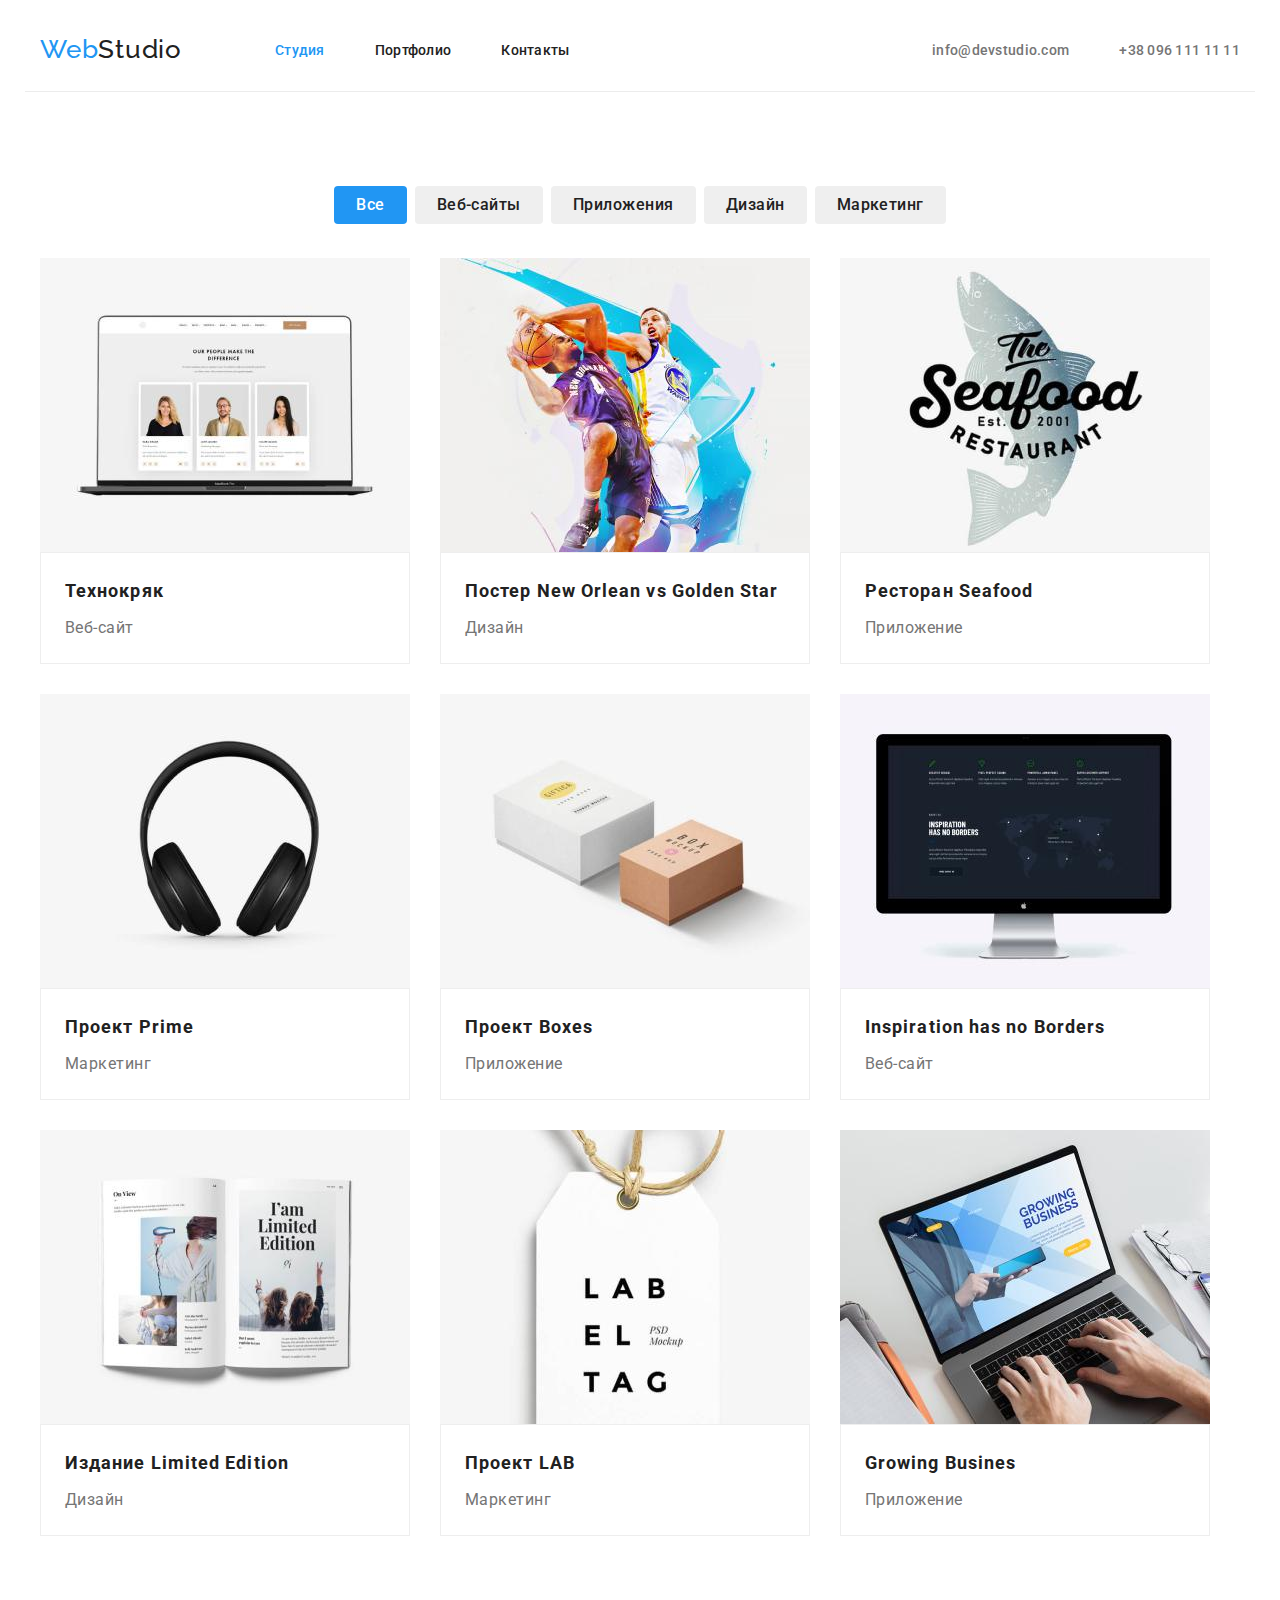
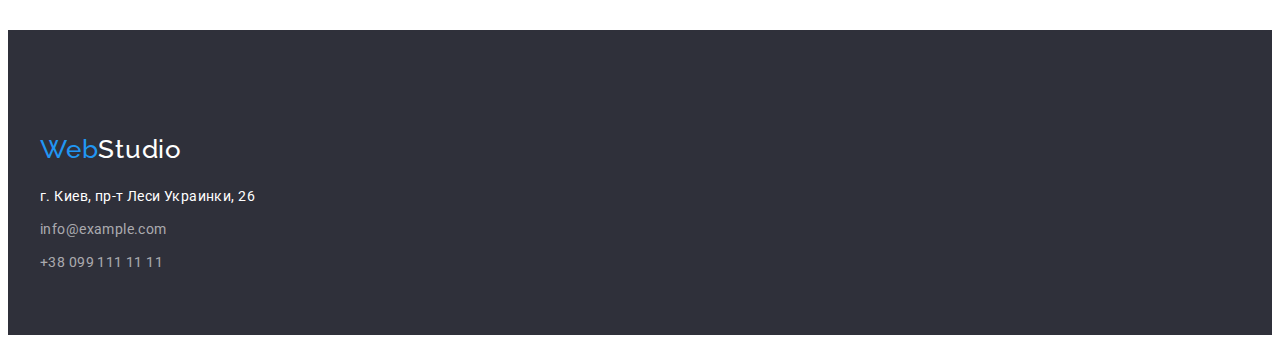
==== portfolio.html @ f295ad41 "create flex" ====
<!DOCTYPE html>
<html lang="ru">

<head>
    <meta charset="UTF-8">
    <meta http-equiv="X-UA-Compatible" content="IE=edge">
    <meta name="viewport" content="width=device-width, initial-scale=1.0">
    <title>goit-markup-hw-02</title>
    <link href="https://fonts.googleapis.com/css2?family=Raleway:wght@700&family=Roboto:wght@400;500;700;900&display=swap"
        rel="stylesheet">
    <link rel="stylesheet" href="https://cdnjs.cloudflare.com/ajax/libs/modern-normalize/1.1.0/modern-normalize.min.css"
        integrity="sha512-wpPYUAdjBVSE4KJnH1VR1HeZfpl1ub8YT/NKx4PuQ5NmX2tKuGu6U/JRp5y+Y8XG2tV+wKQpNHVUX03MfMFn9Q=="
        crossorigin="anonymous" referrerpolicy="no-referrer" />
    <link rel="stylesheet" href="./css/styles.css">
    
</head>

<body>
    <header>
        <div class="container header-container">
            <nav class="header-nav">
                <a href="" class="webstudio-black link"><span class="logo">Web</span>Studio</a>
                <ul class="navigation">
                    <li class="list nav-item">
                        <a href="./index.html" class="link menu-link current">Студия</a>
                    </li>
                    <li class="list nav-item">
                        <a href="" class=" menu-link link">Портфолио</a>
                    </li>
                    <li class="list nav-item">
                        <a href="" class="menu-link link">Контакты</a>
                    </li>
                </ul>
    
            </nav>
    
            <ul class="contacts contact-list">
                <li class="list nav-contacts">
                    <a href="mailto:info@devstudio.com" class="contacts-list link">info@devstudio.com</a>
                </li>
                <li class="list nav-contacts">
                    <a href="tel:+380961111111" class="contacts-list link">+38 096 111 11 11</a>
                </li>
    
            </ul>
    
        </div>
    </header>
    <main>
<section class="section">
    <div class="container">
        <h1 class="visually-hidden">Наши работы</h1>
        <ul class="button-list">
            <li class="list"> <button type="button" class="portfolio-btn btn active-btn">Все</button></li>
            <li class="list"> <button type="button" class="portfolio-btn btn">Веб-сайты</button></li>
            <li class="list"> <button type="button" class="portfolio-btn btn">Приложения</button></li>
            <li class="list"> <button type="button" class="portfolio-btn btn">Дизайн</button></li>
            <li class="list"> <button type="button" class="portfolio-btn btn">Маркетинг</button></li>
        </ul>
        <ul class="card-list">
            <li class="list">
                    <img src="./images-portfolio/технокряк_vzy2x.jpg" alt="Фото сайта" width="370" >
                <div class="card-item">
                    <h2 class="projects-item">Технокряк</h2>
                    <p class="projects-discription" >Веб-сайт</p>
                </div>
            </li>
            <li class="list">
                    <img src="./images-portfolio/постер_hzv0u.jpg" alt="Два игрока с мячем" width="370">
                <div class="card-item">
                    <h2 class="projects-item">Постер <span lang="en">New Orlean vs Golden Star</span></h2>
                    <p class="projects-discription">Дизайн</p>
                </div>
            </li>
            <li class="list">
                    <img src="./images-portfolio/ресторан_u8nsb.jpg" alt="Логотип ресторана" width="370">
                <div class="card-item">
                    <h2 class="projects-item"> Ресторан <span lang="en">Seafood</span></h2>
                    <p class="projects-discription">Приложение</p>
               </div>
            </li>
            <li class="list">
                    <img src="./images-portfolio/prime_2al8f.jpg" alt="Наушники" width="370">
                <div class="card-item">
                    <h2 class="projects-item">Проект <span lang="en">Prime</span> </h2>
                    <p class="projects-discription">Маркетинг</p>
                </div>
            </li>
            <li class="list">
                    <img src="./images-portfolio/boxes_p5cgm.jpg" alt="Две коробки" width="370">
                <div class="card-item">
                    <h2 class="projects-item">Проект <span lang="en">Boxes</span> </h2>
                    <p class="projects-discription">Приложение</p>
                </div>
            </li>
            <li class="list">
                    <img src="./images-portfolio/inspitation_p3u4z.jpg" alt="Экран компьютера" width="370">
                <div class="card-item"> 
                    <h2 lang="en" class="projects-item"> Inspiration has no Borders</h2>
                    <p class="projects-discription">Веб-сайт</p>
                </div>
            </li>
            <li class="list">
                    <img src="./images-portfolio/издание_phqux.jpg" alt="Разворот журнала" width="370"> 
                <div class="card-item">
                    <h2 class="projects-item"> Издание <span lang="en">Limited Edition</span></h2>
                    <p class="projects-discription">Дизайн</p>
                </div>
            </li>
            <li class="list">
                    <img src="./images-portfolio/lab_fhens.jpg" alt="Белый ярлык с буквами" width="370">
                <div class="card-item">
                    <h2 class="projects-item">Проект <span lang="en">LAB</span> </h2>
                    <p class="projects-discription">Маркетинг</p>
                </div>
            </li>
            <li class="list">
                    <img src="./images-portfolio/growing_d8ru4.jpg" alt="Ноутбук и руки" width="370">
                <div class="card-item">
                    <h2 lang="en" class="projects-item">Growing Busines </h2>
                    <p class="projects-discription">Приложение</p>
                </div>
            </li>
        </ul>
    </div>
</section>
    </main>
<footer class="footer">
    <div class="container ">
        <a href="" class=" webstudio-white link"><span class="logo">Web</span>Studio</a>
        <address class="address">
            <ul class="footer-list">
                <li class="footer-adress list">г. Киев, пр-т Леси Украинки, 26</li>
                <li class="footer-contacts list">info@example.com</li>
                <li class="footer-contacts list">+38 099 111 11 11</li>
            </ul>
        </address>
    </div>
</footer>
</body>

</html>
---- css/styles.css ----
/* primary-color-text #757575 */
/* color-header #212121 */
/* color-text-hero #FFFFFF */
:root {
  --primary-color-text: #757575;
  --color-header: #212121;
  --accent-color: #2196f3;
  --secondary-color-text: #ffffff;
}

body {
  font-family: Roboto, sans-serif;
  color: var(--primary-color-text);
  font-style: normal;
}

ul {
  margin: 0;
  padding: 0;
}

img {
  display: block;
  max-width: 100%;
}

button {
  cursor: pointer;
}

.visually-hidden {
  position: absolute;
  white-space: nowrap;
  width: 1px;
  height: 1px;
  overflow: hidden;
  border: 0;
  padding: 0;
  clip: rect(0 0 0 0);
  clip-path: inset(50%);
  margin: -1px;
}
.link {
  text-decoration: none;
}
.list {
  list-style: none;
}

p,
h1,
h2,
h3,
h4,
h5,
h6 {
  margin: 0;
}

.section {
  padding-top: 94px;
  padding-bottom: 94px;
}

.container {
  width: 1200px;
  padding-left: 15px;
  padding-right: 15px;
  margin: 0 auto;
}

/*----------- header------------- */
.webstudio-black {
  font-family: Raleway, sans-serif;
  font-weight: 500;
  font-size: 26px;
  line-height: 1.19;
  letter-spacing: 0.03em;
  color: var(--color-header);

  margin-right: 93px;
}

.header-container {
  display: flex;
  align-items: center;
  border-bottom: 1px solid #ececec;
}

.header-nav {
  display: flex;
  align-items: center;
}
.navigation {
  display: flex;
  padding-top: 32px;
  padding-bottom: 32px;
}

.logo {
  color: var(--accent-color);
}

.nav-item:not(:last-child) {
  margin-right: 50px;
}

.menu-link {
  font-family: inherit;
  font-weight: 500;
  font-size: 14px;
  line-height: 1.14;
  letter-spacing: 0.02em;
  color: var(--color-header);
}
.current {
  color: var(--accent-color);
}

.menu-link:hover,
.menu-link:focus {
  color: var(--accent-color);
}

.contacts {
  display: flex;
  margin-left: auto;
}
.contacts-list {
  font-family: inherit;
  font-weight: 500;
  font-size: 14px;
  line-height: 1.14;
  letter-spacing: 0.02em;
  color: var(--primary-color-text);
}

.nav-contacts:not(:last-child) {
  margin-right: 50px;
}

.contacts-list:hover,
.contacts-list:focus {
  color: var(--accent-color);
}

/* ----------hero--------- */
.hero {
  background-color: #2f303a;
  padding-top: 200px;
  padding-bottom: 280px;
}
.hero-title {
  font-style: normal;
  font-weight: 900;
  font-size: 44px;
  line-height: 1.36;
  letter-spacing: 0.06em;
  text-transform: uppercase;

  color: var(--secondary-color-text);
}

.hero-header {
  width: 696px;
  margin: auto;
}

.btn:hover,
.btn:focus {
  cursor: pointer;
  font-family: inherit;
  font-weight: 500;
  font-size: 16px;
  line-height: 1.62;
  text-align: center;
  letter-spacing: 0.03em;
  background-color: var(--accent-color);
  color: var(--secondary-color-text);
}
.hero-btn {
  cursor: pointer;
  font-family: Roboto, sans-serif;
  font-style: 400;
  font-weight: 500;
  font-size: 16px;
  line-height: 1.63;
  letter-spacing: 0.03em;
  color: var(--secondary-color-text);
  background-color: var(--accent-color);
  border: none;
  border-radius: 4px;
  margin-top: 30px;
  padding: 10px 32px;
}

.hero-container {
  text-align: center;
  padding-top: 200px;
  padding-bottom: 280px;
}
/*-
--------------Особенности-------- */
.features {
  display: flex;
}

.featers-list:not(:last-child) {
  margin-right: 30px;
}

.featers-list {
  width: 270px;
}

.features-item {
  font-weight: 700;
  font-size: 14px;
  line-height: 1.14;
  letter-spacing: 0.03em;
  text-transform: uppercase;
  color: var(--color-header);
  margin-bottom: 10px;
}
.features-discription {
  font-size: 14px;
  line-height: 1.71;
  letter-spacing: 0.03em;
  color: var(--primary-color-text);
}

/*----------- чем мы занимаемя----------- */
.photo-list {
  display: flex;
}

.photo-item:not(:last-child) {
  margin-right: 30px;
}

.header-item {
  font-weight: 700;
  font-size: 36px;
  line-height: 1.16;
  text-align: center;
  letter-spacing: 0.03em;
  color: var(--color-header);
  margin-bottom: 50px;
}
/* ------------Наша команда--------- */

.our-team {
  display: flex;
}

.team-card:not(:last-child) {
  margin-right: 30px;
}

.team {
  font-weight: 500;
  font-size: 16px;
  line-height: 1.19;
  letter-spacing: 0.03em;
  color: var(--color-header);
  margin-top: 30px;
  margin-bottom: 10px;
  text-align: center;
}

.team-section {
  background-color: #f5f4fa;
}

.team-profession {
  font-size: 16px;
  line-height: 1.19;
  letter-spacing: 0.03em;
  color: var(--primary-color-text);
  margin-bottom: 30px;
  text-align: center;
}
/* ------------footer---------- */
.footer {
  background-color: #2f303a;
  padding-top: 104px;
  padding-bottom: 60px;
}

.address {
  font-style: inherit;
}

.footer-list {
  margin-top: 20px;
}

.webstudio-white {
  font-family: Raleway, sans-serif;
  font-weight: 500;
  font-size: 26px;
  line-height: 1.19;
  letter-spacing: 0.03em;
  color: var(--secondary-color-text);
}
.footer-adress {
  font-style: inherit;
  font-size: 14px;
  line-height: 1.71;
  letter-spacing: 0.03em;
  color: var(--secondary-color-text);
  margin-bottom: 9px;
}

.footer-adress:hover,
.footer-adress:focus {
  color: var(--accent-color);
}

.footer-contacts:hover,
.footer-contacts:focus {
  color: var(--accent-color);
}

.footer-contacts {
  font-size: 14px;
  line-height: 1.71;
  letter-spacing: 0.03em;
  color: rgba(255, 255, 255, 0.6);
}
.footer-contacts:not(:last-child) {
  margin-bottom: 9px;
}

/* -------------кнопки портфолио----- */
.button-list {
  display: flex;
  justify-content: center;
  margin-bottom: 34px;
}
.button-list > .list:not(:last-child) {
  margin-right: 8px;
}
.portfolio-btn {
  padding: 6px 22px;
}

.portfolio-btn {
  cursor: pointer;
  font-family: Roboto, sans-serif;
  font-style: 400;
  font-weight: 500;
  font-size: 16px;
  line-height: 1.63;
  letter-spacing: 0.03em;
  color: var(--color-header);
  border: none;
  border-radius: 4px;
}

.active-btn {
  background-color: var(--accent-color);
  color: var(--secondary-color-text);
}

/* --------карточки портфолио----- */
.card-list {
  display: flex;
  flex-wrap: wrap;
  margin-left: -30px;
  margin-bottom: -30px;
}

.card-list > .list {
  flex-basis: calc (100% / 9 - 30px);
  margin-left: 30px;
  margin-bottom: 30px;
}
.card-item {
  padding: 20px 24px 20px 24px;
  border: 1px solid #eeeeee;
}
.projects-item {
  font-weight: 700;
  font-size: 18px;
  line-height: 2;
  letter-spacing: 0.06em;
  color: var(--color-header);

  margin-bottom: 4px;
}

.projects-discription {
  font-size: 16px;
  line-height: 1.87;
  letter-spacing: 0.03em;
  color: var(--primary-color-text);
}
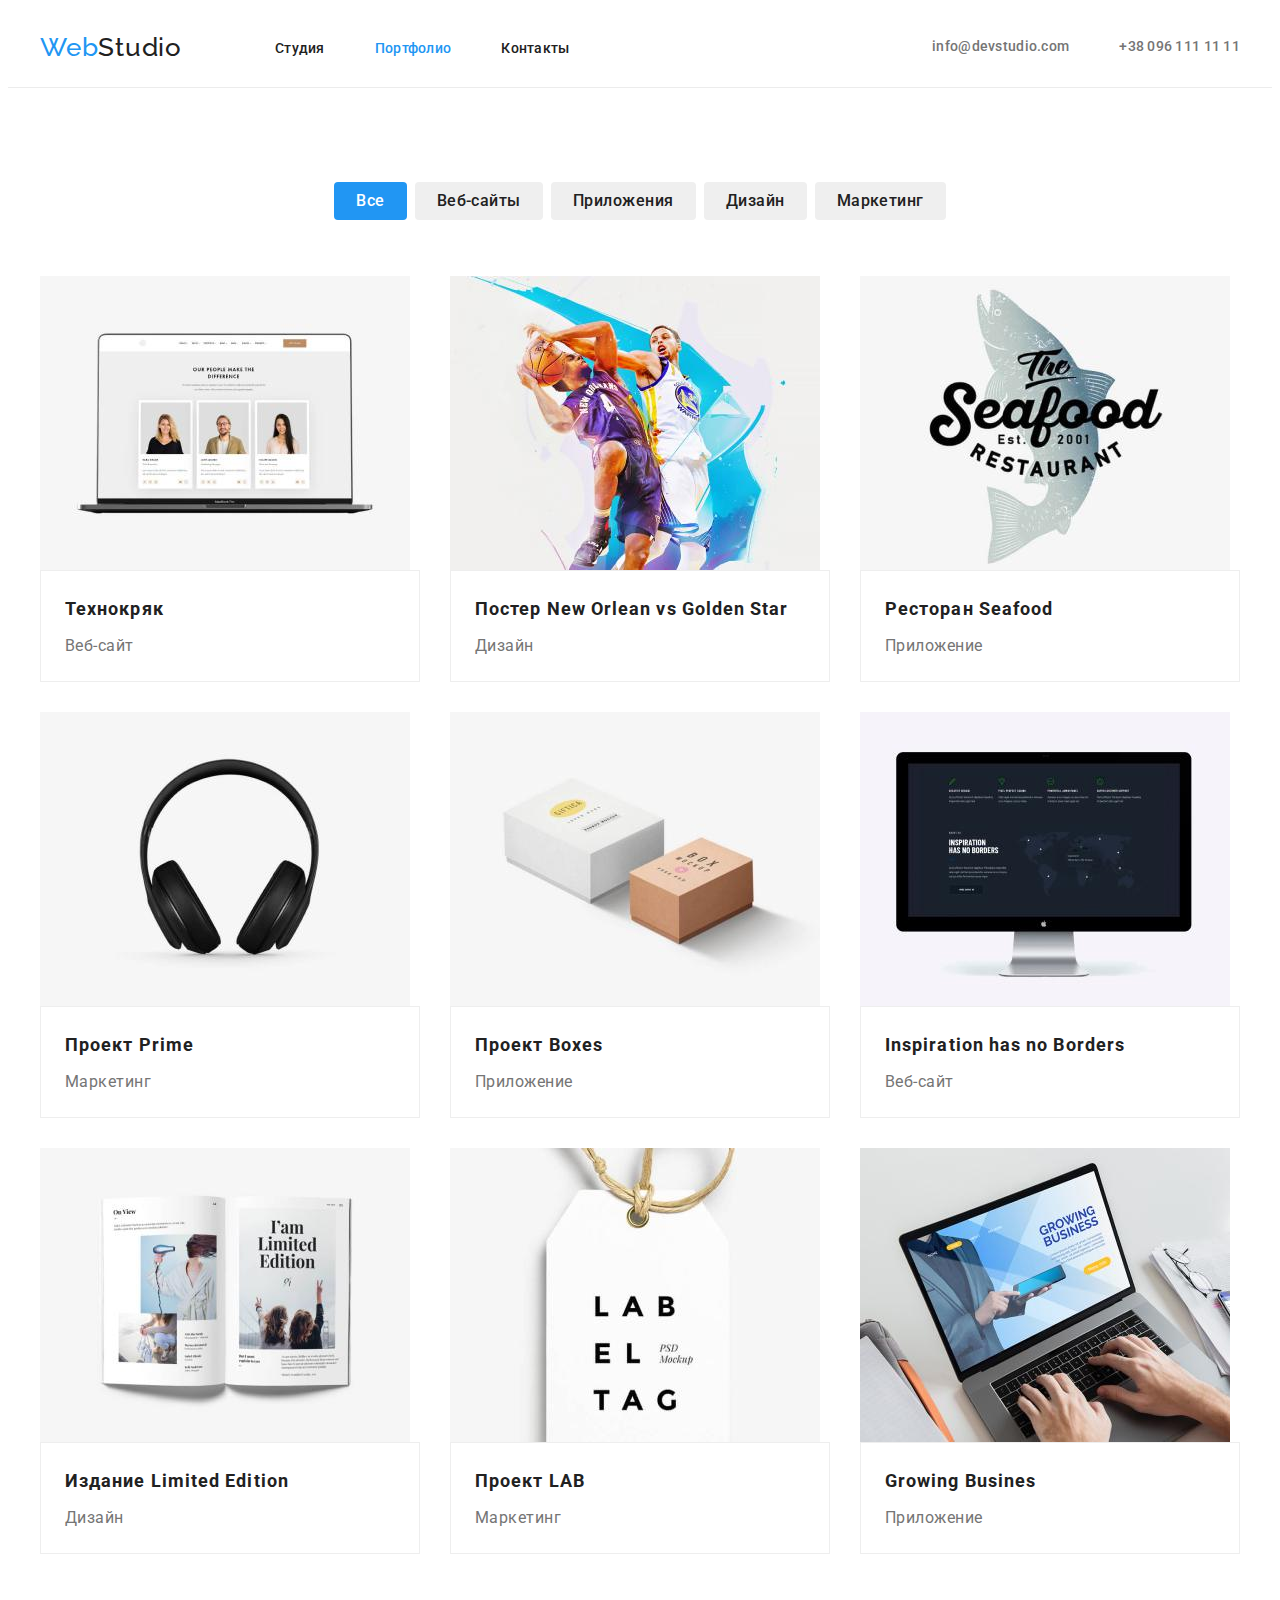
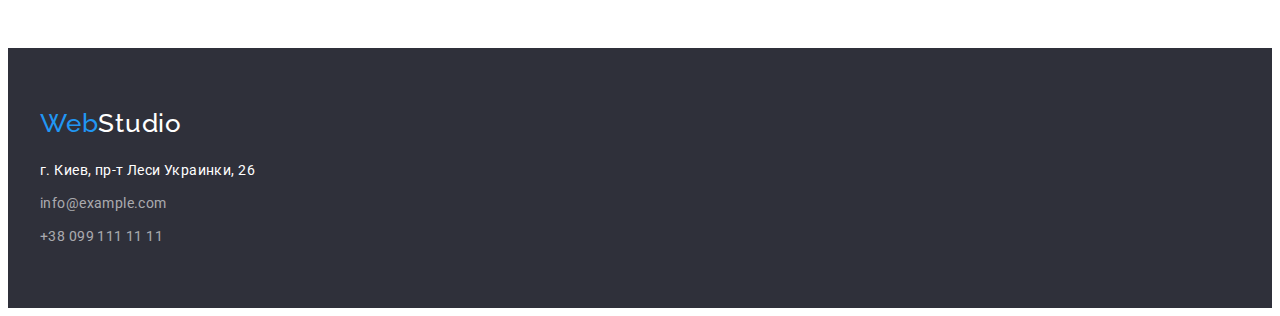
==== commit bd82ee7f: "fix mistaces" ====
--- a/portfolio.html
+++ b/portfolio.html
@@ -16,16 +16,16 @@
 </head>
 
 <body>
-    <header>
+    <header class="header-border">
         <div class="container header-container">
             <nav class="header-nav">
                 <a href="" class="webstudio-black link"><span class="logo">Web</span>Studio</a>
                 <ul class="navigation">
                     <li class="list nav-item">
-                        <a href="./index.html" class="link menu-link current">Студия</a>
+                        <a href="./index.html" class="link menu-link">Студия</a>
                     </li>
                     <li class="list nav-item">
-                        <a href="" class=" menu-link link">Портфолио</a>
+                        <a href="" class=" menu-link link current">Портфолио</a>
                     </li>
                     <li class="list nav-item">
                         <a href="" class="menu-link link">Контакты</a>
@@ -129,10 +129,16 @@
     <div class="container ">
         <a href="" class=" webstudio-white link"><span class="logo">Web</span>Studio</a>
         <address class="address">
-            <ul class="footer-list">
-                <li class="footer-adress list">г. Киев, пр-т Леси Украинки, 26</li>
-                <li class="footer-contacts list">info@example.com</li>
-                <li class="footer-contacts list">+38 099 111 11 11</li>
+            <ul>
+                <li class="list">
+                    <a href="" class="footer-adress link">г. Киев, пр-т Леси Украинки, 26</a>
+                </li>
+                <li class="list footer-mail">
+                    <a href="" class="link footer-contacts">info@example.com</a>
+                </li>
+                <li class="list">
+                    <a href="" class="link footer-contacts">+38 099 111 11 11</a>
+                </li>
             </ul>
         </address>
     </div>
--- a/css/styles.css
+++ b/css/styles.css
@@ -22,6 +22,7 @@
 img {
   display: block;
   max-width: 100%;
+  height: auto;
 }
 
 button {
@@ -71,6 +72,7 @@
 
 /*----------- header------------- */
 .webstudio-black {
+  display: inline-block;
   font-family: Raleway, sans-serif;
   font-weight: 500;
   font-size: 26px;
@@ -78,13 +80,20 @@
   letter-spacing: 0.03em;
   color: var(--color-header);
 
+  padding-top: 24px;
+  padding-bottom: 24px;
   margin-right: 93px;
 }
 
+.navigation > .list {
+  display: inline-block;
+  padding-top: 24px;
+  padding-bottom: 24px;
+}
+
 .header-container {
   display: flex;
   align-items: center;
-  border-bottom: 1px solid #ececec;
 }
 
 .header-nav {
@@ -93,8 +102,6 @@
 }
 .navigation {
   display: flex;
-  padding-top: 32px;
-  padding-bottom: 32px;
 }
 
 .logo {
@@ -127,12 +134,16 @@
   margin-left: auto;
 }
 .contacts-list {
+  display: inline-block;
   font-family: inherit;
   font-weight: 500;
   font-size: 14px;
   line-height: 1.14;
   letter-spacing: 0.02em;
   color: var(--primary-color-text);
+
+  padding-top: 24px;
+  padding-bottom: 24px;
 }
 
 .nav-contacts:not(:last-child) {
@@ -144,12 +155,20 @@
   color: var(--accent-color);
 }
 
+.header-border {
+  border-bottom: 1px solid #ececec;
+}
+
 /* ----------hero--------- */
-.hero {
+
+.hero-container {
   background-color: #2f303a;
+
+  text-align: center;
   padding-top: 200px;
-  padding-bottom: 280px;
-}
+  padding-bottom: 200px;
+}
+
 .hero-title {
   font-style: normal;
   font-weight: 900;
@@ -194,11 +213,6 @@
   padding: 10px 32px;
 }
 
-.hero-container {
-  text-align: center;
-  padding-top: 200px;
-  padding-bottom: 280px;
-}
 /*-
 --------------Особенности-------- */
 .features {
@@ -230,6 +244,10 @@
 }
 
 /*----------- чем мы занимаемя----------- */
+.section-photo {
+  padding-top: 0;
+}
+
 .photo-list {
   display: flex;
 }
@@ -263,9 +281,14 @@
   line-height: 1.19;
   letter-spacing: 0.03em;
   color: var(--color-header);
-  margin-top: 30px;
-  margin-bottom: 10px;
+  padding-bottom: 10px;
+
   text-align: center;
+}
+
+.team-item {
+  padding: 30px 59px;
+  background-color: var(--secondary-color-text);
 }
 
 .team-section {
@@ -277,21 +300,19 @@
   line-height: 1.19;
   letter-spacing: 0.03em;
   color: var(--primary-color-text);
-  margin-bottom: 30px;
+
   text-align: center;
 }
+
 /* ------------footer---------- */
 .footer {
   background-color: #2f303a;
-  padding-top: 104px;
+  padding-top: 60px;
   padding-bottom: 60px;
 }
 
 .address {
   font-style: inherit;
-}
-
-.footer-list {
   margin-top: 20px;
 }
 
@@ -304,12 +325,13 @@
   color: var(--secondary-color-text);
 }
 .footer-adress {
+  display: inline-block;
   font-style: inherit;
   font-size: 14px;
   line-height: 1.71;
   letter-spacing: 0.03em;
   color: var(--secondary-color-text);
-  margin-bottom: 9px;
+  padding-bottom: 9px;
 }
 
 .footer-adress:hover,
@@ -322,21 +344,23 @@
   color: var(--accent-color);
 }
 
+.footer-mail {
+  display: inline-block;
+  padding-bottom: 9px;
+}
+
 .footer-contacts {
   font-size: 14px;
   line-height: 1.71;
   letter-spacing: 0.03em;
   color: rgba(255, 255, 255, 0.6);
-}
-.footer-contacts:not(:last-child) {
-  margin-bottom: 9px;
 }
 
 /* -------------кнопки портфолио----- */
 .button-list {
   display: flex;
   justify-content: center;
-  margin-bottom: 34px;
+  margin-bottom: 56px;
 }
 .button-list > .list:not(:last-child) {
   margin-right: 8px;
@@ -372,7 +396,7 @@
 }
 
 .card-list > .list {
-  flex-basis: calc (100% / 9 - 30px);
+  flex-basis: calc(100% / 3 - 30px);
   margin-left: 30px;
   margin-bottom: 30px;
 }
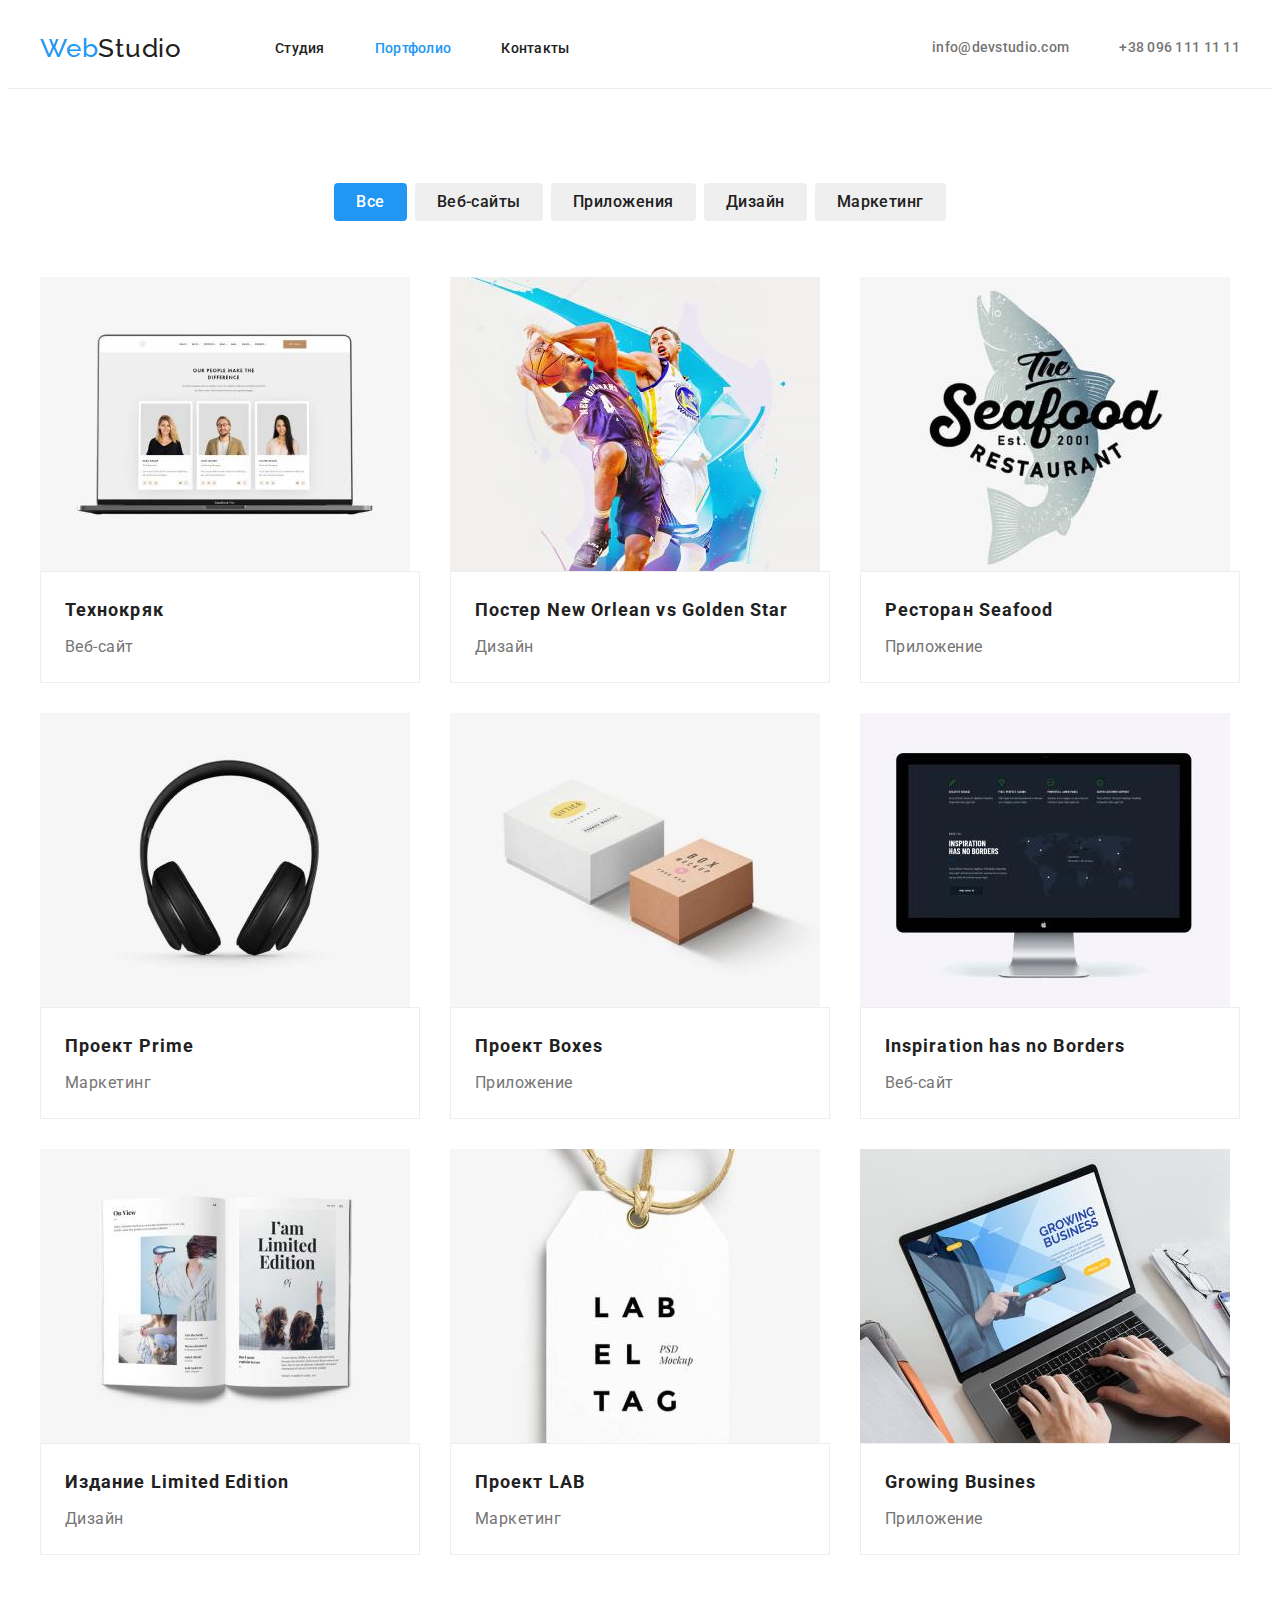
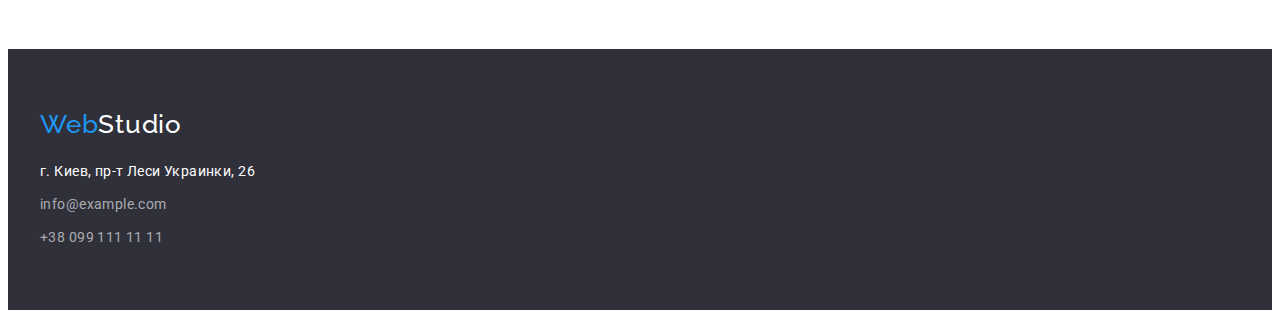
==== commit a78cea90: "fix-3" ====
--- a/portfolio.html
+++ b/portfolio.html
@@ -5,7 +5,7 @@
     <meta charset="UTF-8">
     <meta http-equiv="X-UA-Compatible" content="IE=edge">
     <meta name="viewport" content="width=device-width, initial-scale=1.0">
-    <title>goit-markup-hw-02</title>
+    <title>goit-markup-portfolio-3</title>
     <link href="https://fonts.googleapis.com/css2?family=Raleway:wght@700&family=Roboto:wght@400;500;700;900&display=swap"
         rel="stylesheet">
     <link rel="stylesheet" href="https://cdnjs.cloudflare.com/ajax/libs/modern-normalize/1.1.0/modern-normalize.min.css"
@@ -130,10 +130,10 @@
         <a href="" class=" webstudio-white link"><span class="logo">Web</span>Studio</a>
         <address class="address">
             <ul>
-                <li class="list">
+                <li class="list footer-list">
                     <a href="" class="footer-adress link">г. Киев, пр-т Леси Украинки, 26</a>
                 </li>
-                <li class="list footer-mail">
+                <li class="list footer-list">
                     <a href="" class="link footer-contacts">info@example.com</a>
                 </li>
                 <li class="list">
--- a/css/styles.css
+++ b/css/styles.css
@@ -87,8 +87,11 @@
 
 .navigation > .list {
   display: inline-block;
-  padding-top: 24px;
-  padding-bottom: 24px;
+}
+
+.nav-item > .link {
+  padding-top: 32px;
+  padding-bottom: 32px;
 }
 
 .header-container {
@@ -142,8 +145,8 @@
   letter-spacing: 0.02em;
   color: var(--primary-color-text);
 
-  padding-top: 24px;
-  padding-bottom: 24px;
+  padding-top: 32px;
+  padding-bottom: 32px;
 }
 
 .nav-contacts:not(:last-child) {
@@ -281,13 +284,13 @@
   line-height: 1.19;
   letter-spacing: 0.03em;
   color: var(--color-header);
-  padding-bottom: 10px;
+  margin-bottom: 10px;
 
   text-align: center;
 }
 
 .team-item {
-  padding: 30px 59px;
+  padding: 30px 32px;
   background-color: var(--secondary-color-text);
 }
 
@@ -331,7 +334,9 @@
   line-height: 1.71;
   letter-spacing: 0.03em;
   color: var(--secondary-color-text);
-  padding-bottom: 9px;
+}
+.footer-list {
+  margin-bottom: 9px;
 }
 
 .footer-adress:hover,
@@ -342,11 +347,6 @@
 .footer-contacts:hover,
 .footer-contacts:focus {
   color: var(--accent-color);
-}
-
-.footer-mail {
-  display: inline-block;
-  padding-bottom: 9px;
 }
 
 .footer-contacts {
@@ -392,13 +392,13 @@
   display: flex;
   flex-wrap: wrap;
   margin-left: -30px;
-  margin-bottom: -30px;
+  margin-top: -30px;
 }
 
 .card-list > .list {
   flex-basis: calc(100% / 3 - 30px);
   margin-left: 30px;
-  margin-bottom: 30px;
+  margin-top: 30px;
 }
 .card-item {
   padding: 20px 24px 20px 24px;
